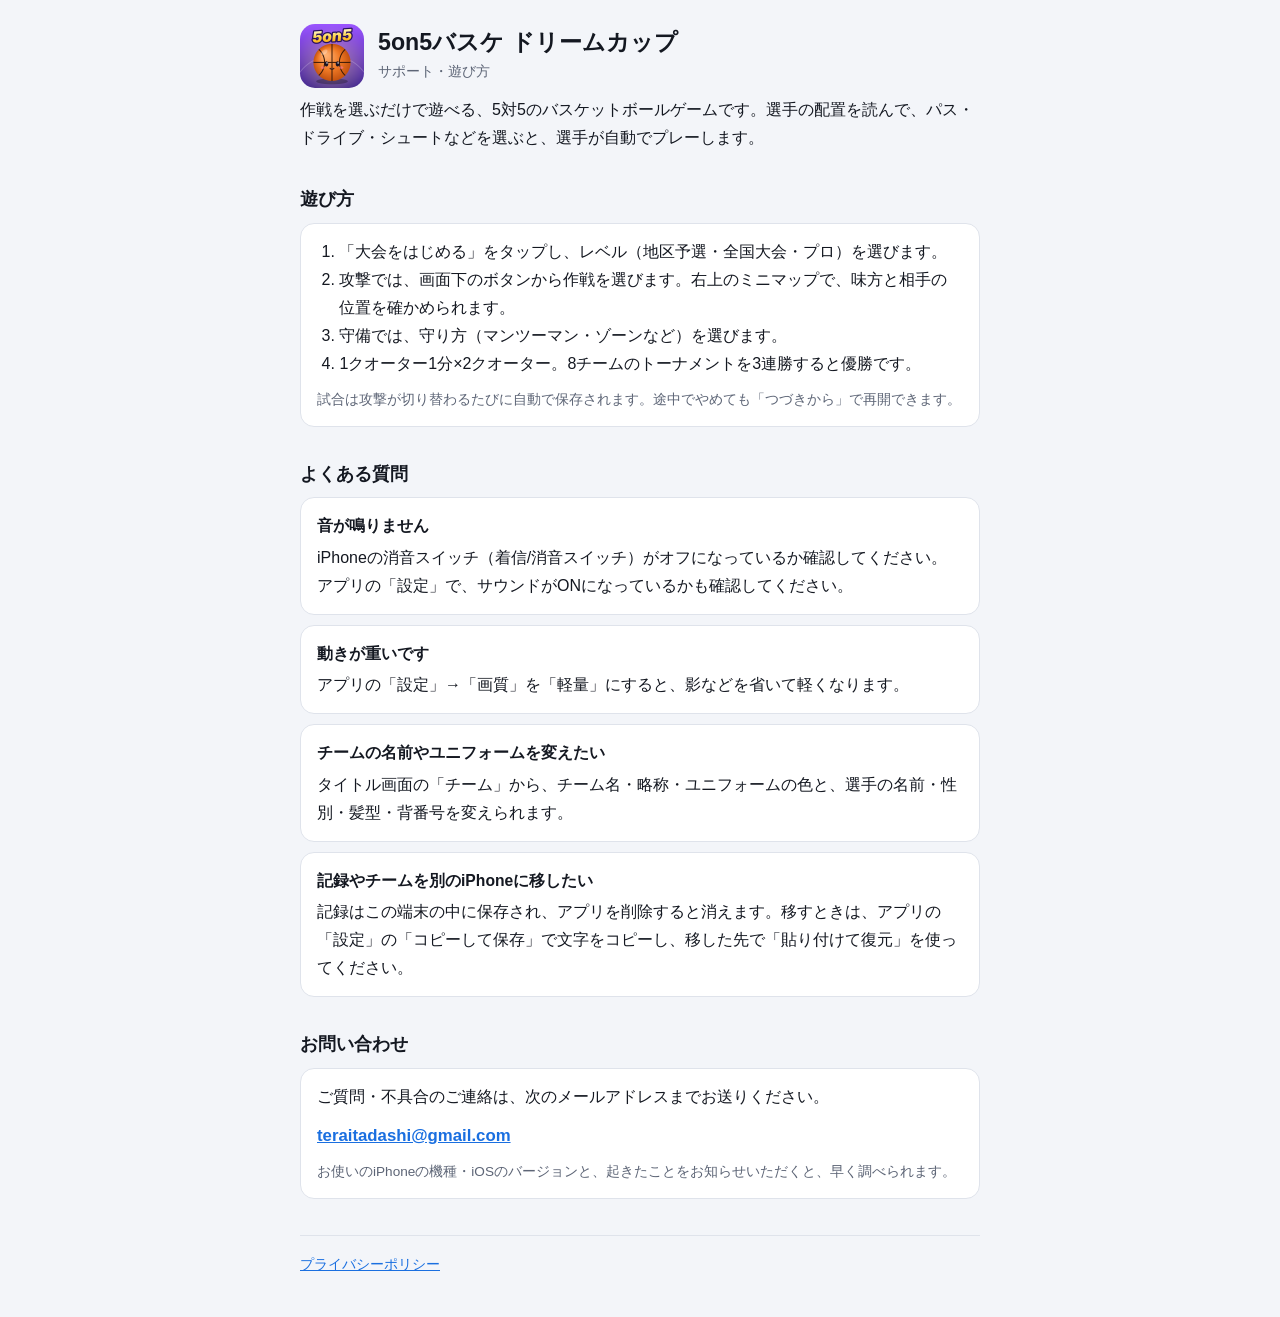
==== basket5on5/index.html @ d4d7d927 "Add support and privacy pages for 5on5バスケ ドリームカップ Co-Authored-By: Claude Opus 5.5 <noreply@anthropic" ====
<!DOCTYPE html>
<html lang="ja">
<head>
<meta charset="UTF-8">
<meta name="viewport" content="width=device-width, initial-scale=1, viewport-fit=cover">
<title>5on5バスケ ドリームカップ サポート</title>
<meta name="description" content="iPhoneアプリ「5on5バスケ ドリームカップ」の遊び方とお問い合わせ先です。">
<link rel="stylesheet" href="style.css">
<link rel="icon" href="icon.png">
</head>
<body>
<main>
  <header class="app">
    <img src="icon.png" alt="">
    <div>
      <h1>5on5バスケ ドリームカップ</h1>
      <p>サポート・遊び方</p>
    </div>
  </header>

  <p>作戦を選ぶだけで遊べる、5対5のバスケットボールゲームです。選手の配置を読んで、パス・ドライブ・シュートなどを選ぶと、選手が自動でプレーします。</p>

  <h2>遊び方</h2>
  <div class="card">
    <ol>
      <li>「大会をはじめる」をタップし、レベル（地区予選・全国大会・プロ）を選びます。</li>
      <li>攻撃では、画面下のボタンから作戦を選びます。右上のミニマップで、味方と相手の位置を確かめられます。</li>
      <li>守備では、守り方（マンツーマン・ゾーンなど）を選びます。</li>
      <li>1クオーター1分×2クオーター。8チームのトーナメントを3連勝すると優勝です。</li>
    </ol>
    <p class="muted">試合は攻撃が切り替わるたびに自動で保存されます。途中でやめても「つづきから」で再開できます。</p>
  </div>

  <h2>よくある質問</h2>
  <div class="card">
    <h3>音が鳴りません</h3>
    <p>iPhoneの消音スイッチ（着信/消音スイッチ）がオフになっているか確認してください。アプリの「設定」で、サウンドがONになっているかも確認してください。</p>
  </div>
  <div class="card">
    <h3>動きが重いです</h3>
    <p>アプリの「設定」→「画質」を「軽量」にすると、影などを省いて軽くなります。</p>
  </div>
  <div class="card">
    <h3>チームの名前やユニフォームを変えたい</h3>
    <p>タイトル画面の「チーム」から、チーム名・略称・ユニフォームの色と、選手の名前・性別・髪型・背番号を変えられます。</p>
  </div>
  <div class="card">
    <h3>記録やチームを別のiPhoneに移したい</h3>
    <p>記録はこの端末の中に保存され、アプリを削除すると消えます。移すときは、アプリの「設定」の「コピーして保存」で文字をコピーし、移した先で「貼り付けて復元」を使ってください。</p>
  </div>

  <h2>お問い合わせ</h2>
  <div class="card">
    <p>ご質問・不具合のご連絡は、次のメールアドレスまでお送りください。</p>
    <p class="contact" id="mail"><noscript>teraitadashi ＠ gmail.com（＠を半角にしてください）</noscript></p>
    <p class="muted">お使いのiPhoneの機種・iOSのバージョンと、起きたことをお知らせいただくと、早く調べられます。</p>
  </div>

  <nav>
    <a href="privacy.html">プライバシーポリシー</a>
  </nav>
</main>
<script>
  // メールアドレスを自動で集められにくくするため、表示するときに組み立てる
  (function () {
    var a = ['teraitadashi', 'gmail.com'].join('@');
    var el = document.getElementById('mail');
    var link = document.createElement('a');
    link.href = 'mailto:' + a + '?subject=' + encodeURIComponent('5on5バスケ ドリームカップについて');
    link.textContent = a;
    el.textContent = '';
    el.appendChild(link);
  })();
</script>
</body>
</html>
---- basket5on5/style.css ----
:root {
  color-scheme: light dark;
  --bg: #f3f5f9;
  --panel: #ffffff;
  --line: #dfe3eb;
  --text: #141821;
  --sub: #5d6576;
  --accent: #1a6fe0;
}
@media (prefers-color-scheme: dark) {
  :root { --bg: #0f1218; --panel: #181c25; --line: #272c38; --text: #e8ebf2; --sub: #8e96a8; --accent: #6cb2ff; }
}
* { box-sizing: border-box; }
html { -webkit-text-size-adjust: 100%; }
body {
  margin: 0;
  background: var(--bg);
  color: var(--text);
  font-family: -apple-system, BlinkMacSystemFont, "Hiragino Sans", "Hiragino Kaku Gothic ProN", "Noto Sans JP", sans-serif;
  line-height: 1.75;
  padding: max(24px, env(safe-area-inset-top)) max(16px, env(safe-area-inset-right)) max(40px, env(safe-area-inset-bottom)) max(16px, env(safe-area-inset-left));
}
main { max-width: 680px; margin: 0 auto; }
header.app { display: flex; align-items: center; gap: 14px; margin-bottom: 8px; }
header.app img { width: 64px; height: 64px; border-radius: 15px; flex: none; }
header.app h1 { margin: 0; font-size: 1.45rem; line-height: 1.3; text-wrap: balance; }
header.app p { margin: 2px 0 0; color: var(--sub); font-size: .9rem; }
h2 { font-size: 1.1rem; margin: 32px 0 8px; }
h3 { font-size: .98rem; margin: 18px 0 4px; }
p { margin: 0 0 10px; }
.card { background: var(--panel); border: 1px solid var(--line); border-radius: 14px; padding: 14px 16px; }
.card + .card { margin-top: 10px; }
ol, ul { padding-left: 1.4em; margin: 0 0 10px; }
a { color: var(--accent); }
.contact { font-size: 1.05rem; font-weight: 600; word-break: break-all; }
.muted { color: var(--sub); font-size: .85rem; }
nav { margin-top: 36px; padding-top: 16px; border-top: 1px solid var(--line); font-size: .9rem; display: flex; flex-wrap: wrap; gap: 8px 18px; }
.card > :first-child { margin-top: 0; }
.card > :last-child { margin-bottom: 0; }
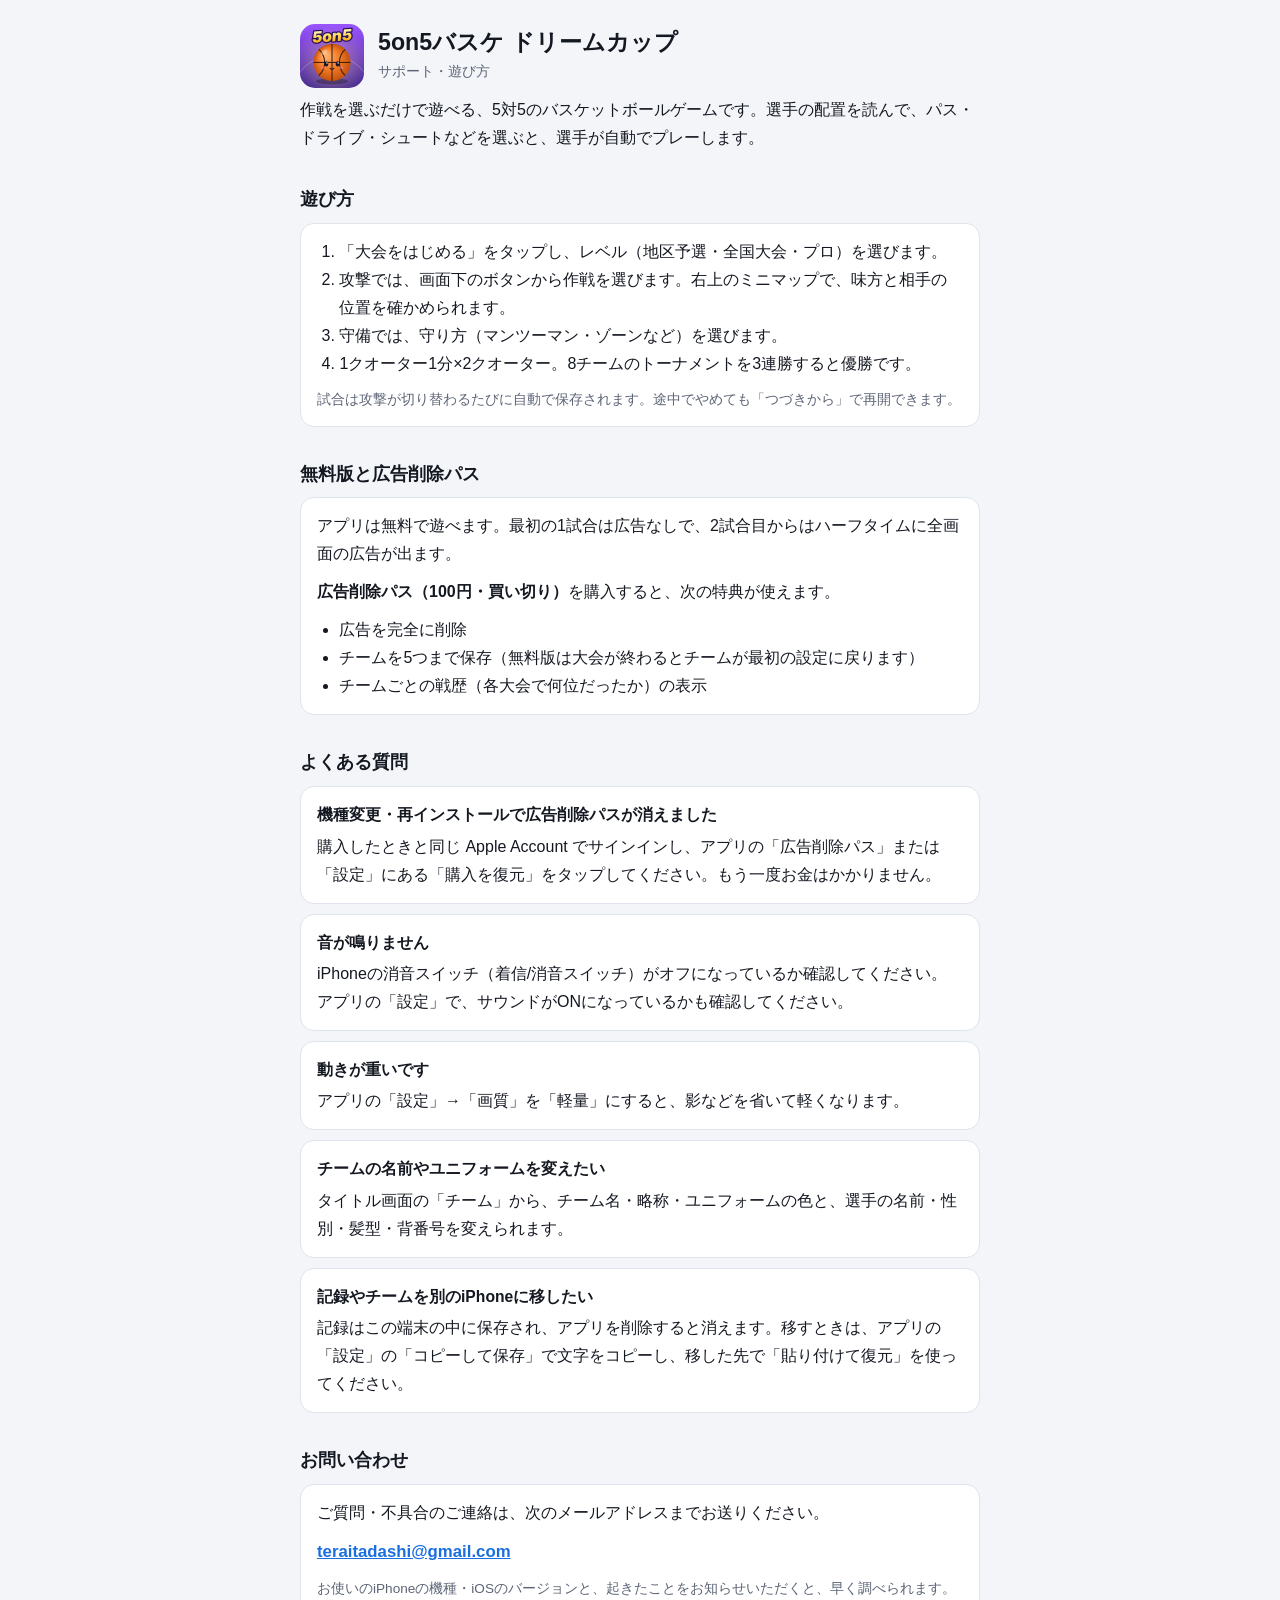
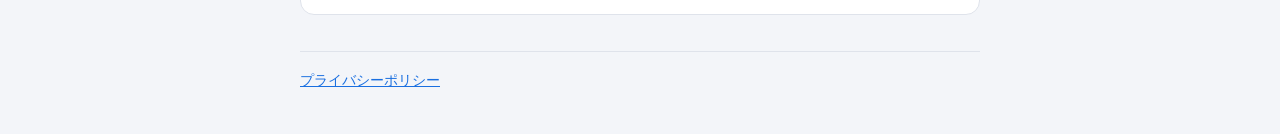
==== commit ad1d0a61: "basket5on5: describe ads and the ad-free pass Co-Authored-By: Claude Opus 5.5 <noreply@anthropic.com" ====
--- a/basket5on5/index.html
+++ b/basket5on5/index.html
@@ -31,7 +31,22 @@
     <p class="muted">試合は攻撃が切り替わるたびに自動で保存されます。途中でやめても「つづきから」で再開できます。</p>
   </div>
 
+  <h2>無料版と広告削除パス</h2>
+  <div class="card">
+    <p>アプリは無料で遊べます。最初の1試合は広告なしで、2試合目からはハーフタイムに全画面の広告が出ます。</p>
+    <p><b>広告削除パス（100円・買い切り）</b>を購入すると、次の特典が使えます。</p>
+    <ul>
+      <li>広告を完全に削除</li>
+      <li>チームを5つまで保存（無料版は大会が終わるとチームが最初の設定に戻ります）</li>
+      <li>チームごとの戦歴（各大会で何位だったか）の表示</li>
+    </ul>
+  </div>
+
   <h2>よくある質問</h2>
+  <div class="card">
+    <h3>機種変更・再インストールで広告削除パスが消えました</h3>
+    <p>購入したときと同じ Apple Account でサインインし、アプリの「広告削除パス」または「設定」にある「購入を復元」をタップしてください。もう一度お金はかかりません。</p>
+  </div>
   <div class="card">
     <h3>音が鳴りません</h3>
     <p>iPhoneの消音スイッチ（着信/消音スイッチ）がオフになっているか確認してください。アプリの「設定」で、サウンドがONになっているかも確認してください。</p>
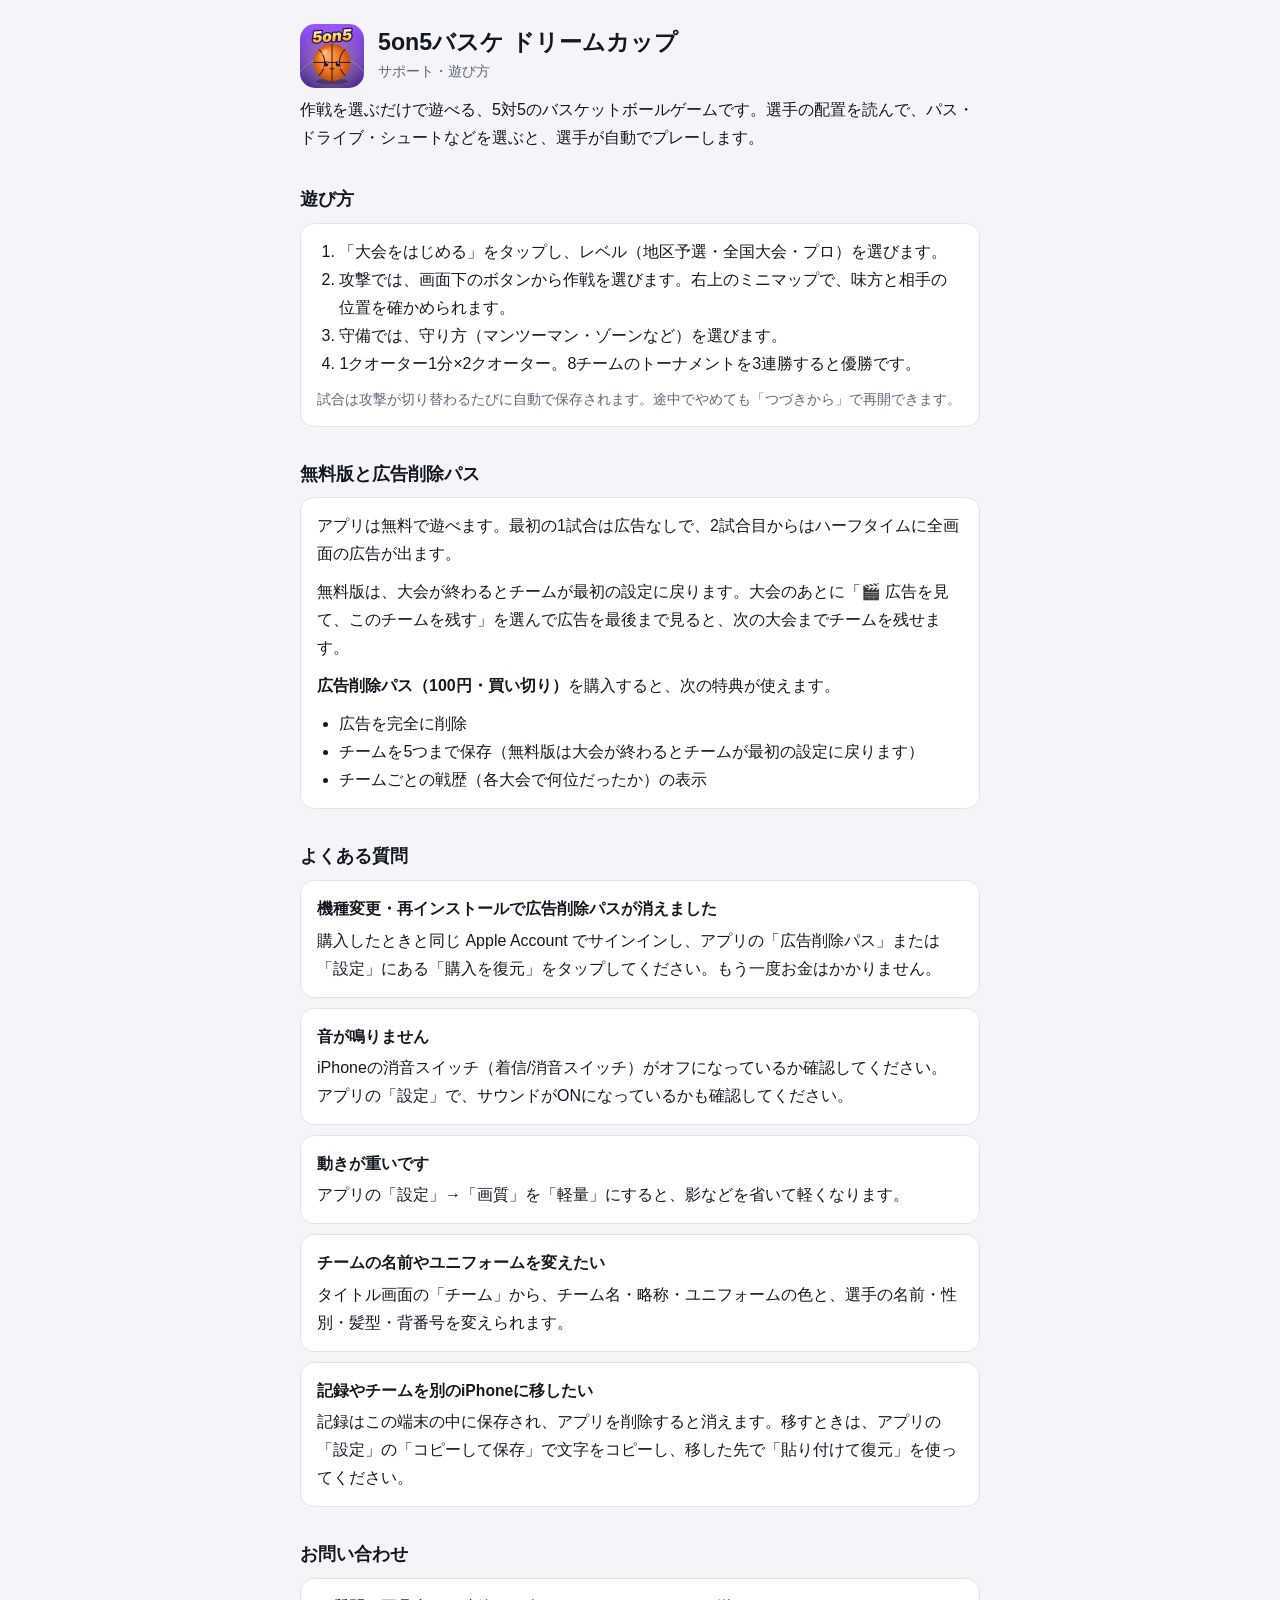
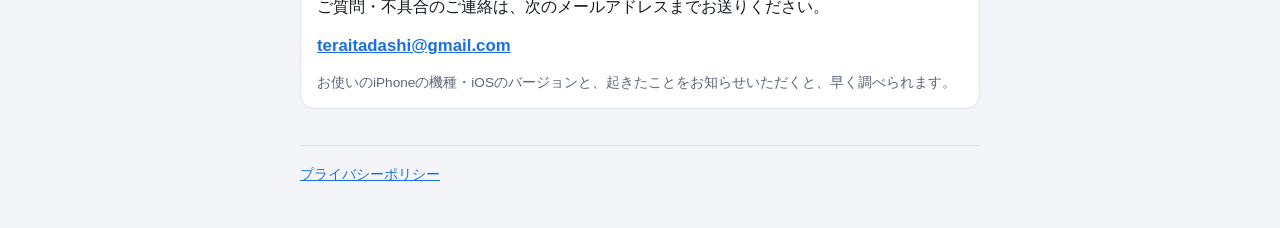
==== commit 85b52d3c: "basket5on5: describe the optional rewarded ad Co-Authored-By: Claude Opus 5.5 <noreply@anthropic.com" ====
--- a/basket5on5/index.html
+++ b/basket5on5/index.html
@@ -34,6 +34,7 @@
   <h2>無料版と広告削除パス</h2>
   <div class="card">
     <p>アプリは無料で遊べます。最初の1試合は広告なしで、2試合目からはハーフタイムに全画面の広告が出ます。</p>
+    <p>無料版は、大会が終わるとチームが最初の設定に戻ります。大会のあとに「🎬 広告を見て、このチームを残す」を選んで広告を最後まで見ると、次の大会までチームを残せます。</p>
     <p><b>広告削除パス（100円・買い切り）</b>を購入すると、次の特典が使えます。</p>
     <ul>
       <li>広告を完全に削除</li>
